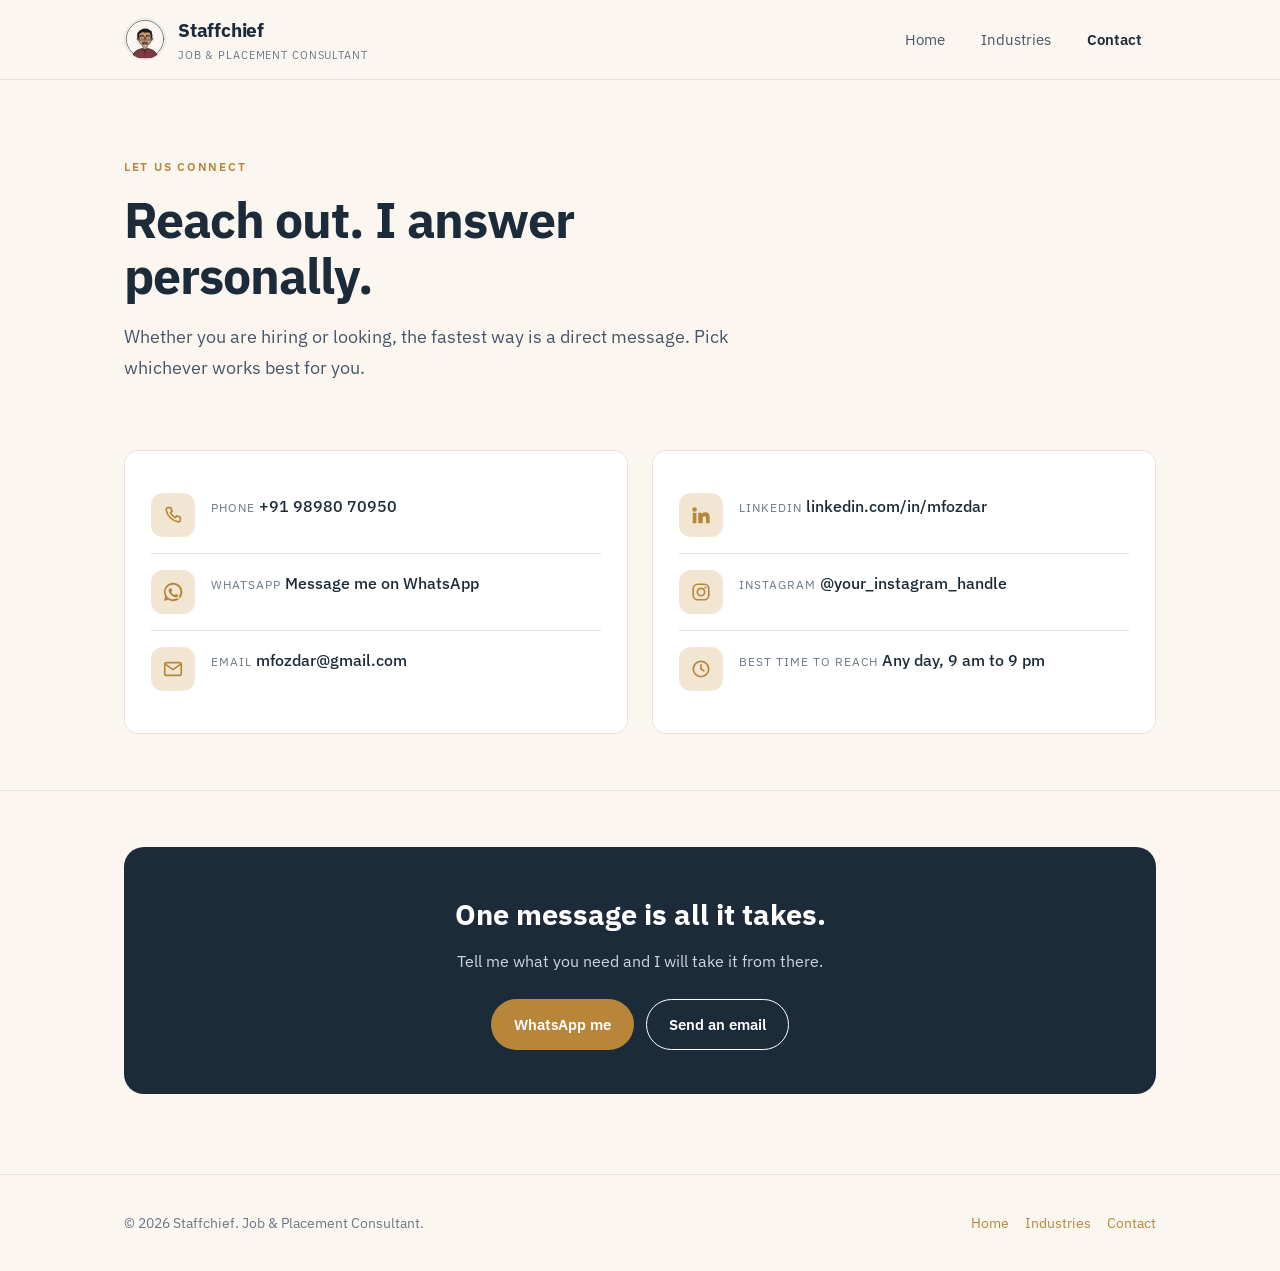
==== contact.html @ 3b8adf19 "Staffchief consultancy site: home, industries, contact with doodle logo Co-Authored-By: Claude Opus " ====
<!DOCTYPE html>
<html lang="en">
<head>
  <meta charset="UTF-8" />
  <meta name="viewport" content="width=device-width, initial-scale=1.0" />
  <title>Contact | Staffchief</title>
  <meta name="description" content="Get in touch with Staffchief. Phone, WhatsApp, email, LinkedIn and Instagram." />
  <link rel="preconnect" href="https://fonts.googleapis.com" />
  <link rel="preconnect" href="https://fonts.gstatic.com" crossorigin />
  <link href="https://fonts.googleapis.com/css2?family=IBM+Plex+Sans:wght@400;500;600;700&display=swap" rel="stylesheet" />
  <link rel="icon" href="assets/doodle.svg" />
  <link rel="stylesheet" href="assets/styles.css" />
</head>
<body>
  <header class="site-header">
    <nav class="nav">
      <a class="brand" href="index.html">
        <img src="assets/doodle.svg" alt="Staffchief" />
        <span>Staffchief<small>Job &amp; Placement Consultant</small></span>
      </a>
      <div class="nav-links">
        <a href="index.html">Home</a>
        <a href="industries.html">Industries</a>
        <a href="contact.html" class="active">Contact</a>
      </div>
    </nav>
  </header>

  <main>
    <section class="hero" style="padding-bottom:32px;">
      <div class="wrap">
        <span class="eyebrow">Let us connect</span>
        <h1 style="max-width:16ch;">Reach out. I answer personally.</h1>
        <p class="lead" style="max-width:60ch;">
          Whether you are hiring or looking, the fastest way is a direct message.
          Pick whichever works best for you.
        </p>
      </div>
    </section>

    <section class="block" style="border-top:none; padding-top:8px;">
      <div class="wrap">
        <div class="contact-grid">
          <div class="contact-card">
            <a class="contact-row" href="tel:+919898070950" style="text-decoration:none;">
              <span class="ic">
                <svg viewBox="0 0 24 24" class="line" aria-hidden="true"><path d="M6.5 4h3l1.6 4-2 1.5a12 12 0 0 0 5.4 5.4l1.5-2 4 1.6v3a2 2 0 0 1-2.1 2A16 16 0 0 1 4.5 6.1 2 2 0 0 1 6.5 4z"/></svg>
              </span>
              <span>
                <span class="label">Phone</span>
                <span class="value">+91 98980 70950</span>
              </span>
            </a>
            <a class="contact-row" href="https://wa.me/919898070950" target="_blank" rel="noopener" style="text-decoration:none;">
              <span class="ic">
                <svg viewBox="0 0 24 24" class="solid" aria-hidden="true"><path d="M12 2a10 10 0 0 0-8.6 15l-1.3 4.8 4.9-1.3A10 10 0 1 0 12 2zm0 2a8 8 0 0 1 6.8 12.2c-.2.3-.3.6-.2.9l.7 2.4-2.5-.7c-.3-.1-.6 0-.9.1A8 8 0 1 1 12 4zm-3.2 4c-.2 0-.5.1-.7.4-.3.3-.9.9-.9 2.1s.9 2.5 1 2.6c.1.2 1.8 2.9 4.5 4 .6.2 1.1.4 1.5.5.6.2 1.2.2 1.6.1.5-.1 1.5-.6 1.7-1.2.2-.6.2-1.1.1-1.2 0-.1-.2-.2-.5-.3l-1.7-.8c-.2-.1-.4-.1-.6.1l-.7.9c-.1.2-.3.2-.5.1-.3-.1-1.1-.4-2-1.3-.8-.7-1.3-1.5-1.4-1.8-.1-.2 0-.4.1-.5l.5-.6c.1-.2.2-.3.3-.5.1-.2 0-.4 0-.5l-.7-1.7c-.2-.5-.4-.4-.6-.4h-.4z"/></svg>
              </span>
              <span>
                <span class="label">WhatsApp</span>
                <span class="value">Message me on WhatsApp</span>
              </span>
            </a>
            <a class="contact-row" href="mailto:mfozdar@gmail.com" style="text-decoration:none;">
              <span class="ic">
                <svg viewBox="0 0 24 24" class="line" aria-hidden="true"><rect x="3" y="5" width="18" height="14" rx="2.2"/><path d="M3.6 6.6 12 12.7l8.4-6.1"/></svg>
              </span>
              <span>
                <span class="label">Email</span>
                <span class="value">mfozdar@gmail.com</span>
              </span>
            </a>
          </div>

          <div class="contact-card">
            <a class="contact-row" href="https://www.linkedin.com/in/mfozdar" target="_blank" rel="noopener" style="text-decoration:none;">
              <span class="ic">
                <svg viewBox="0 0 24 24" class="solid" aria-hidden="true"><path d="M4.98 3.5a2.5 2.5 0 1 0 0 5 2.5 2.5 0 0 0 0-5zM3 9.5h4V21H3zM9 9.5h3.8v1.6h.05c.53-1 1.83-2.05 3.77-2.05 4.03 0 4.78 2.65 4.78 6.1V21h-4v-4.9c0-1.17-.02-2.68-1.63-2.68-1.64 0-1.89 1.28-1.89 2.6V21H9z"/></svg>
              </span>
              <span>
                <span class="label">LinkedIn</span>
                <span class="value">linkedin.com/in/mfozdar</span>
              </span>
            </a>
            <!-- TODO: replace the Instagram username below with the real handle -->
            <a class="contact-row" href="https://instagram.com/your_instagram_handle" target="_blank" rel="noopener" style="text-decoration:none;">
              <span class="ic">
                <svg viewBox="0 0 24 24" class="line" aria-hidden="true"><rect x="3.5" y="3.5" width="17" height="17" rx="5"/><circle cx="12" cy="12" r="4"/><circle cx="16.8" cy="7.2" r="1.1" class="solid"/></svg>
              </span>
              <span>
                <span class="label">Instagram</span>
                <span class="value">@your_instagram_handle</span>
              </span>
            </a>
            <div class="contact-row">
              <span class="ic">
                <svg viewBox="0 0 24 24" class="line" aria-hidden="true"><circle cx="12" cy="12" r="8.4"/><path d="M12 7.4V12l3.2 2"/></svg>
              </span>
              <span>
                <span class="label">Best time to reach</span>
                <span class="value">Any day, 9 am to 9 pm</span>
              </span>
            </div>
          </div>
        </div>
      </div>
    </section>

    <section class="block">
      <div class="wrap">
        <div class="cta-band">
          <h2>One message is all it takes.</h2>
          <p>Tell me what you need and I will take it from there.</p>
          <div class="hero-cta" style="justify-content:center;">
            <a href="https://wa.me/919898070950" class="btn btn-primary" target="_blank" rel="noopener">WhatsApp me</a>
            <a href="mailto:mfozdar@gmail.com" class="btn btn-ghost">Send an email</a>
          </div>
        </div>
      </div>
    </section>
  </main>

  <footer class="site-footer">
    <div class="wrap footer-inner">
      <div>&copy; <span id="yr"></span> Staffchief. Job &amp; Placement Consultant.</div>
      <div class="footer-links">
        <a href="index.html">Home</a>
        <a href="industries.html">Industries</a>
        <a href="contact.html">Contact</a>
      </div>
    </div>
  </footer>
  <script>document.getElementById('yr').textContent = new Date().getFullYear();</script>
</body>
</html>
---- assets/styles.css ----
:root {
  --ink: #1c2b3a;
  --ink-soft: #47566a;
  --muted: #6b7789;
  --line-c: #e4e2db;
  --bg: #fbf7f0;
  --panel: #ffffff;
  --accent: #b8863b;
  --accent-soft: #f0e6d2;
  --radius: 14px;
  --maxw: 1080px;
}

* { box-sizing: border-box; }

html { scroll-behavior: smooth; }

body {
  margin: 0;
  font-family: "IBM Plex Sans", -apple-system, BlinkMacSystemFont, "Segoe UI", sans-serif;
  color: var(--ink);
  background: var(--bg);
  line-height: 1.65;
  -webkit-font-smoothing: antialiased;
}

a { color: var(--accent); text-decoration: none; }
a:hover { text-decoration: underline; }

.wrap { max-width: var(--maxw); margin: 0 auto; padding: 0 24px; }

/* Header */
.site-header {
  position: sticky;
  top: 0;
  z-index: 20;
  background: rgba(251, 247, 240, 0.9);
  backdrop-filter: blur(8px);
  border-bottom: 1px solid var(--line-c);
}
.nav {
  display: flex;
  align-items: center;
  justify-content: space-between;
  gap: 16px;
  padding: 14px 24px;
  max-width: var(--maxw);
  margin: 0 auto;
}
.brand {
  display: flex;
  align-items: center;
  gap: 12px;
  font-weight: 700;
  color: var(--ink);
  font-size: 1.2rem;
  letter-spacing: -0.01em;
}
.brand:hover { text-decoration: none; }
.brand img { width: 42px; height: 42px; border-radius: 50%; border: 1px solid var(--line-c); }
.brand small { display: block; font-weight: 400; font-size: 0.68rem; color: var(--muted); letter-spacing: 0.08em; text-transform: uppercase; margin-top: 1px; }
.nav-links { display: flex; gap: 8px; align-items: center; }
.nav-links a {
  color: var(--ink-soft);
  font-size: 0.95rem;
  padding: 8px 14px;
  border-radius: 8px;
}
.nav-links a:hover { background: var(--accent-soft); color: var(--ink); text-decoration: none; }
.nav-links a.active { color: var(--ink); font-weight: 600; }

/* Icons */
.ic svg { width: 22px; height: 22px; display: block; }
.line { fill: none; stroke: var(--accent); stroke-width: 1.8; stroke-linecap: round; stroke-linejoin: round; }
.solid { fill: var(--accent); stroke: none; }

/* Buttons */
.btn {
  display: inline-block;
  padding: 12px 22px;
  border-radius: 999px;
  font-weight: 600;
  font-size: 0.95rem;
  border: 1px solid transparent;
  cursor: pointer;
  transition: transform 0.12s ease, box-shadow 0.12s ease;
}
.btn:hover { text-decoration: none; transform: translateY(-1px); }
.btn-primary { background: var(--ink); color: #fff; }
.btn-primary:hover { box-shadow: 0 8px 20px rgba(28, 43, 58, 0.22); }
.btn-ghost { background: transparent; color: var(--ink); border-color: var(--ink); }
.btn-ghost:hover { background: var(--ink); color: #fff; }

/* Hero */
.hero { padding: 72px 0 56px; }
.hero-grid {
  display: grid;
  grid-template-columns: 1.25fr 0.75fr;
  gap: 48px;
  align-items: center;
}
.eyebrow {
  display: inline-block;
  font-size: 0.78rem;
  letter-spacing: 0.14em;
  text-transform: uppercase;
  color: var(--accent);
  font-weight: 600;
  margin-bottom: 16px;
}
.hero h1 {
  font-size: clamp(2rem, 4.5vw, 3.1rem);
  line-height: 1.12;
  margin: 0 0 18px;
  letter-spacing: -0.02em;
}
.hero p.lead { font-size: 1.15rem; color: var(--ink-soft); margin: 0 0 28px; }
.hero-cta { display: flex; gap: 12px; flex-wrap: wrap; }

.doodle-frame {
  position: relative;
  display: grid;
  place-items: center;
}
.doodle-frame img { width: 100%; max-width: 320px; }
.doodle-frame::before {
  content: "";
  position: absolute;
  inset: 12px;
  border: 2px dashed var(--accent);
  border-radius: 24px;
  opacity: 0.35;
  transform: rotate(-3deg);
}

/* Sections */
section.block { padding: 56px 0; border-top: 1px solid var(--line-c); }
.section-title { font-size: 1.7rem; margin: 0 0 8px; letter-spacing: -0.01em; }
.section-sub { color: var(--muted); margin: 0 0 32px; max-width: 640px; }

/* Cards */
.cards { display: grid; grid-template-columns: repeat(3, 1fr); gap: 20px; }
.card {
  background: var(--panel);
  border: 1px solid var(--line-c);
  border-radius: var(--radius);
  padding: 26px 24px;
}
.card h3 { margin: 14px 0 8px; font-size: 1.1rem; }
.card p { margin: 0; color: var(--ink-soft); font-size: 0.96rem; }
.card .ic {
  width: 46px; height: 46px;
  display: grid; place-items: center;
  border-radius: 12px;
  background: var(--accent-soft);
}

/* Stats */
.stats { display: grid; grid-template-columns: repeat(3, 1fr); gap: 20px; }
.stat { text-align: center; padding: 24px; background: var(--panel); border: 1px solid var(--line-c); border-radius: var(--radius); }
.stat b { display: block; font-size: 2rem; color: var(--ink); letter-spacing: -0.02em; }
.stat span { color: var(--muted); font-size: 0.9rem; }

/* Industry list */
.ind-grid { display: grid; grid-template-columns: repeat(2, 1fr); gap: 16px; }
.ind {
  display: flex; align-items: center; gap: 14px;
  background: var(--panel); border: 1px solid var(--line-c);
  border-radius: 12px; padding: 18px 20px;
}
.ind .dot { width: 10px; height: 10px; border-radius: 50%; background: var(--accent); flex: none; }
.ind strong { font-size: 1rem; }
.ind span { color: var(--muted); font-size: 0.88rem; display: block; }

/* Contact */
.contact-grid { display: grid; grid-template-columns: 1fr 1fr; gap: 24px; }
.contact-card {
  background: var(--panel); border: 1px solid var(--line-c);
  border-radius: var(--radius); padding: 26px;
}
.contact-row {
  display: flex; align-items: flex-start; gap: 16px;
  padding: 16px 0; border-bottom: 1px solid var(--line-c);
}
.contact-row:last-child { border-bottom: none; }
.contact-row .ic {
  width: 44px; height: 44px; flex: none;
  display: grid; place-items: center; border-radius: 12px;
  background: var(--accent-soft);
}
.contact-row .label { font-size: 0.78rem; text-transform: uppercase; letter-spacing: 0.08em; color: var(--muted); }
.contact-row .value { font-size: 1.02rem; color: var(--ink); font-weight: 500; word-break: break-word; }

.cta-band {
  background: var(--ink);
  color: #fff;
  border-radius: 20px;
  padding: 44px;
  text-align: center;
}
.cta-band h2 { margin: 0 0 10px; font-size: 1.8rem; }
.cta-band p { margin: 0 0 24px; color: #cdd6e0; }
.cta-band .btn-primary { background: var(--accent); }
.cta-band .btn-ghost { border-color: #fff; color: #fff; }
.cta-band .btn-ghost:hover { background: #fff; color: var(--ink); }

/* Footer */
.site-footer {
  border-top: 1px solid var(--line-c);
  padding: 36px 0;
  margin-top: 24px;
  color: var(--muted);
  font-size: 0.9rem;
}
.footer-inner { display: flex; justify-content: space-between; align-items: center; gap: 16px; flex-wrap: wrap; }
.footer-links { display: flex; gap: 16px; }

/* Responsive */
@media (max-width: 820px) {
  .hero-grid { grid-template-columns: 1fr; gap: 32px; }
  .doodle-frame { order: -1; }
  .cards, .stats, .ind-grid, .contact-grid { grid-template-columns: 1fr; }
  .nav-links a { padding: 6px 10px; font-size: 0.9rem; }
  .brand small { display: none; }
  .brand { font-size: 1.1rem; }
}
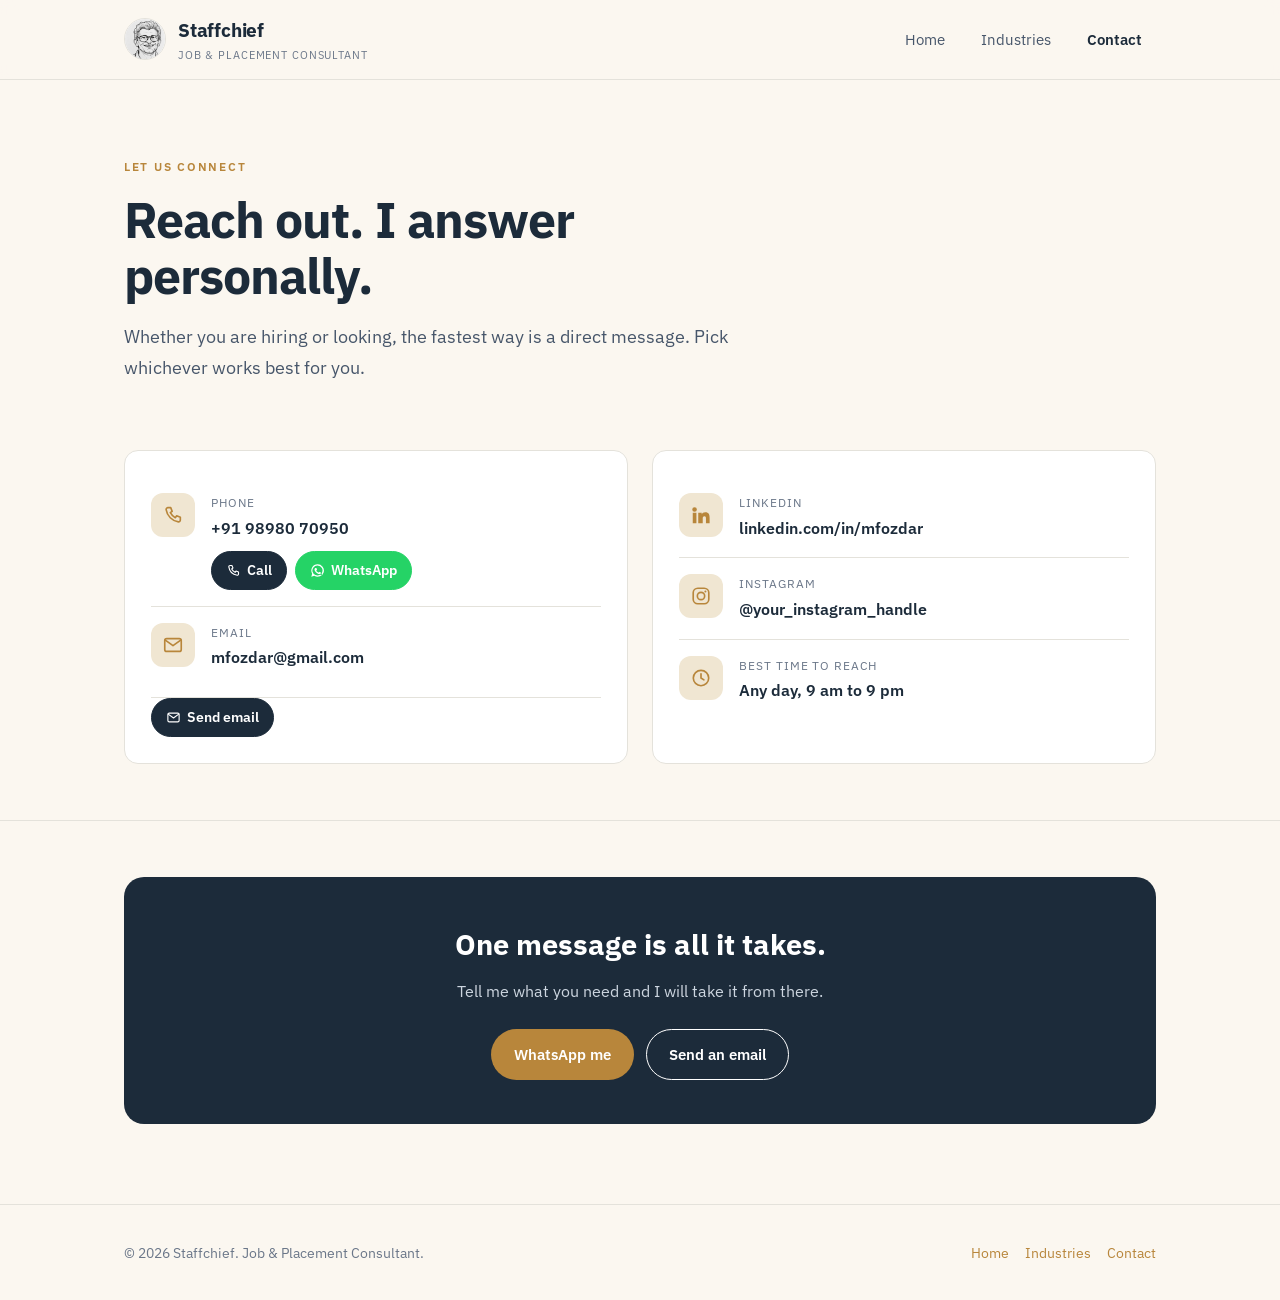
==== commit 0573f8b7: "Use real hand-drawn doodle; add Call/WhatsApp buttons, clickable email, social symbols Co-Authored-B" ====
--- a/contact.html
+++ b/contact.html
@@ -8,14 +8,14 @@
   <link rel="preconnect" href="https://fonts.googleapis.com" />
   <link rel="preconnect" href="https://fonts.gstatic.com" crossorigin />
   <link href="https://fonts.googleapis.com/css2?family=IBM+Plex+Sans:wght@400;500;600;700&display=swap" rel="stylesheet" />
-  <link rel="icon" href="assets/doodle.svg" />
+  <link rel="icon" href="assets/doodle.png" />
   <link rel="stylesheet" href="assets/styles.css" />
 </head>
 <body>
   <header class="site-header">
     <nav class="nav">
       <a class="brand" href="index.html">
-        <img src="assets/doodle.svg" alt="Staffchief" />
+        <img src="assets/doodle.png" alt="Staffchief" />
         <span>Staffchief<small>Job &amp; Placement Consultant</small></span>
       </a>
       <div class="nav-links">
@@ -42,31 +42,38 @@
       <div class="wrap">
         <div class="contact-grid">
           <div class="contact-card">
-            <a class="contact-row" href="tel:+919898070950" style="text-decoration:none;">
+            <div class="contact-row">
               <span class="ic">
                 <svg viewBox="0 0 24 24" class="line" aria-hidden="true"><path d="M6.5 4h3l1.6 4-2 1.5a12 12 0 0 0 5.4 5.4l1.5-2 4 1.6v3a2 2 0 0 1-2.1 2A16 16 0 0 1 4.5 6.1 2 2 0 0 1 6.5 4z"/></svg>
               </span>
-              <span>
+              <span class="body">
                 <span class="label">Phone</span>
                 <span class="value">+91 98980 70950</span>
+                <span class="contact-actions">
+                  <a class="mini-btn mini-call" href="tel:+919898070950">
+                    <svg viewBox="0 0 24 24" aria-hidden="true"><path d="M6.5 4h3l1.6 4-2 1.5a12 12 0 0 0 5.4 5.4l1.5-2 4 1.6v3a2 2 0 0 1-2.1 2A16 16 0 0 1 4.5 6.1 2 2 0 0 1 6.5 4z"/></svg>
+                    Call
+                  </a>
+                  <a class="mini-btn mini-wa" href="https://wa.me/919898070950" target="_blank" rel="noopener">
+                    <svg viewBox="0 0 24 24" aria-hidden="true"><path d="M12 2a10 10 0 0 0-8.6 15l-1.3 4.8 4.9-1.3A10 10 0 1 0 12 2zm0 2a8 8 0 0 1 6.8 12.2c-.2.3-.3.6-.2.9l.7 2.4-2.5-.7c-.3-.1-.6 0-.9.1A8 8 0 1 1 12 4zm-3.2 4c-.2 0-.5.1-.7.4-.3.3-.9.9-.9 2.1s.9 2.5 1 2.6c.1.2 1.8 2.9 4.5 4 .6.2 1.1.4 1.5.5.6.2 1.2.2 1.6.1.5-.1 1.5-.6 1.7-1.2.2-.6.2-1.1.1-1.2 0-.1-.2-.2-.5-.3l-1.7-.8c-.2-.1-.4-.1-.6.1l-.7.9c-.1.2-.3.2-.5.1-.3-.1-1.1-.4-2-1.3-.8-.7-1.3-1.5-1.4-1.8-.1-.2 0-.4.1-.5l.5-.6c.1-.2.2-.3.3-.5.1-.2 0-.4 0-.5l-.7-1.7c-.2-.5-.4-.4-.6-.4h-.4z"/></svg>
+                    WhatsApp
+                  </a>
+                </span>
               </span>
-            </a>
-            <a class="contact-row" href="https://wa.me/919898070950" target="_blank" rel="noopener" style="text-decoration:none;">
-              <span class="ic">
-                <svg viewBox="0 0 24 24" class="solid" aria-hidden="true"><path d="M12 2a10 10 0 0 0-8.6 15l-1.3 4.8 4.9-1.3A10 10 0 1 0 12 2zm0 2a8 8 0 0 1 6.8 12.2c-.2.3-.3.6-.2.9l.7 2.4-2.5-.7c-.3-.1-.6 0-.9.1A8 8 0 1 1 12 4zm-3.2 4c-.2 0-.5.1-.7.4-.3.3-.9.9-.9 2.1s.9 2.5 1 2.6c.1.2 1.8 2.9 4.5 4 .6.2 1.1.4 1.5.5.6.2 1.2.2 1.6.1.5-.1 1.5-.6 1.7-1.2.2-.6.2-1.1.1-1.2 0-.1-.2-.2-.5-.3l-1.7-.8c-.2-.1-.4-.1-.6.1l-.7.9c-.1.2-.3.2-.5.1-.3-.1-1.1-.4-2-1.3-.8-.7-1.3-1.5-1.4-1.8-.1-.2 0-.4.1-.5l.5-.6c.1-.2.2-.3.3-.5.1-.2 0-.4 0-.5l-.7-1.7c-.2-.5-.4-.4-.6-.4h-.4z"/></svg>
-              </span>
-              <span>
-                <span class="label">WhatsApp</span>
-                <span class="value">Message me on WhatsApp</span>
-              </span>
-            </a>
+            </div>
             <a class="contact-row" href="mailto:mfozdar@gmail.com" style="text-decoration:none;">
               <span class="ic">
                 <svg viewBox="0 0 24 24" class="line" aria-hidden="true"><rect x="3" y="5" width="18" height="14" rx="2.2"/><path d="M3.6 6.6 12 12.7l8.4-6.1"/></svg>
               </span>
-              <span>
+              <span class="body">
                 <span class="label">Email</span>
                 <span class="value">mfozdar@gmail.com</span>
+                <span class="contact-actions">
+                  <a class="mini-btn mini-call" href="mailto:mfozdar@gmail.com">
+                    <svg viewBox="0 0 24 24" aria-hidden="true"><rect x="3" y="5" width="18" height="14" rx="2.2"/><path d="M3.6 6.6 12 12.7l8.4-6.1"/></svg>
+                    Send email
+                  </a>
+                </span>
               </span>
             </a>
           </div>
@@ -76,7 +83,7 @@
               <span class="ic">
                 <svg viewBox="0 0 24 24" class="solid" aria-hidden="true"><path d="M4.98 3.5a2.5 2.5 0 1 0 0 5 2.5 2.5 0 0 0 0-5zM3 9.5h4V21H3zM9 9.5h3.8v1.6h.05c.53-1 1.83-2.05 3.77-2.05 4.03 0 4.78 2.65 4.78 6.1V21h-4v-4.9c0-1.17-.02-2.68-1.63-2.68-1.64 0-1.89 1.28-1.89 2.6V21H9z"/></svg>
               </span>
-              <span>
+              <span class="body">
                 <span class="label">LinkedIn</span>
                 <span class="value">linkedin.com/in/mfozdar</span>
               </span>
@@ -86,7 +93,7 @@
               <span class="ic">
                 <svg viewBox="0 0 24 24" class="line" aria-hidden="true"><rect x="3.5" y="3.5" width="17" height="17" rx="5"/><circle cx="12" cy="12" r="4"/><circle cx="16.8" cy="7.2" r="1.1" class="solid"/></svg>
               </span>
-              <span>
+              <span class="body">
                 <span class="label">Instagram</span>
                 <span class="value">@your_instagram_handle</span>
               </span>
@@ -95,7 +102,7 @@
               <span class="ic">
                 <svg viewBox="0 0 24 24" class="line" aria-hidden="true"><circle cx="12" cy="12" r="8.4"/><path d="M12 7.4V12l3.2 2"/></svg>
               </span>
-              <span>
+              <span class="body">
                 <span class="label">Best time to reach</span>
                 <span class="value">Any day, 9 am to 9 pm</span>
               </span>
--- a/assets/styles.css
+++ b/assets/styles.css
@@ -57,7 +57,7 @@
   letter-spacing: -0.01em;
 }
 .brand:hover { text-decoration: none; }
-.brand img { width: 42px; height: 42px; border-radius: 50%; border: 1px solid var(--line-c); }
+.brand img { width: 42px; height: 42px; border-radius: 50%; border: 1px solid var(--line-c); object-fit: cover; object-position: 50% 30%; background: #fff; }
 .brand small { display: block; font-weight: 400; font-size: 0.68rem; color: var(--muted); letter-spacing: 0.08em; text-transform: uppercase; margin-top: 1px; }
 .nav-links { display: flex; gap: 8px; align-items: center; }
 .nav-links a {
@@ -122,7 +122,7 @@
   display: grid;
   place-items: center;
 }
-.doodle-frame img { width: 100%; max-width: 320px; }
+.doodle-frame img { width: 100%; max-width: 340px; border-radius: 16px; background: #fff; }
 .doodle-frame::before {
   content: "";
   position: absolute;
@@ -188,8 +188,25 @@
   display: grid; place-items: center; border-radius: 12px;
   background: var(--accent-soft);
 }
-.contact-row .label { font-size: 0.78rem; text-transform: uppercase; letter-spacing: 0.08em; color: var(--muted); }
-.contact-row .value { font-size: 1.02rem; color: var(--ink); font-weight: 500; word-break: break-word; }
+.contact-row .body { flex: 1; }
+.contact-row .label { display: block; font-size: 0.74rem; text-transform: uppercase; letter-spacing: 0.08em; color: var(--muted); margin-bottom: 2px; }
+.contact-row .value { display: block; font-size: 1.02rem; color: var(--ink); font-weight: 600; word-break: break-word; }
+
+/* Small action buttons (Call / WhatsApp) */
+.contact-actions { display: flex; gap: 8px; margin-top: 10px; flex-wrap: wrap; }
+.mini-btn {
+  display: inline-flex; align-items: center; gap: 6px;
+  padding: 7px 14px; border-radius: 999px;
+  font-size: 0.85rem; font-weight: 600;
+  border: 1px solid var(--line-c); color: var(--ink);
+  transition: transform 0.12s ease, opacity 0.12s ease;
+}
+.mini-btn:hover { text-decoration: none; transform: translateY(-1px); }
+.mini-btn svg { width: 15px; height: 15px; }
+.mini-call { background: var(--ink); color: #fff; border-color: var(--ink); }
+.mini-call svg { fill: none; stroke: #fff; stroke-width: 1.8; stroke-linecap: round; stroke-linejoin: round; }
+.mini-wa { background: #25d366; color: #fff; border-color: #25d366; }
+.mini-wa svg { fill: #fff; stroke: none; }
 
 .cta-band {
   background: var(--ink);
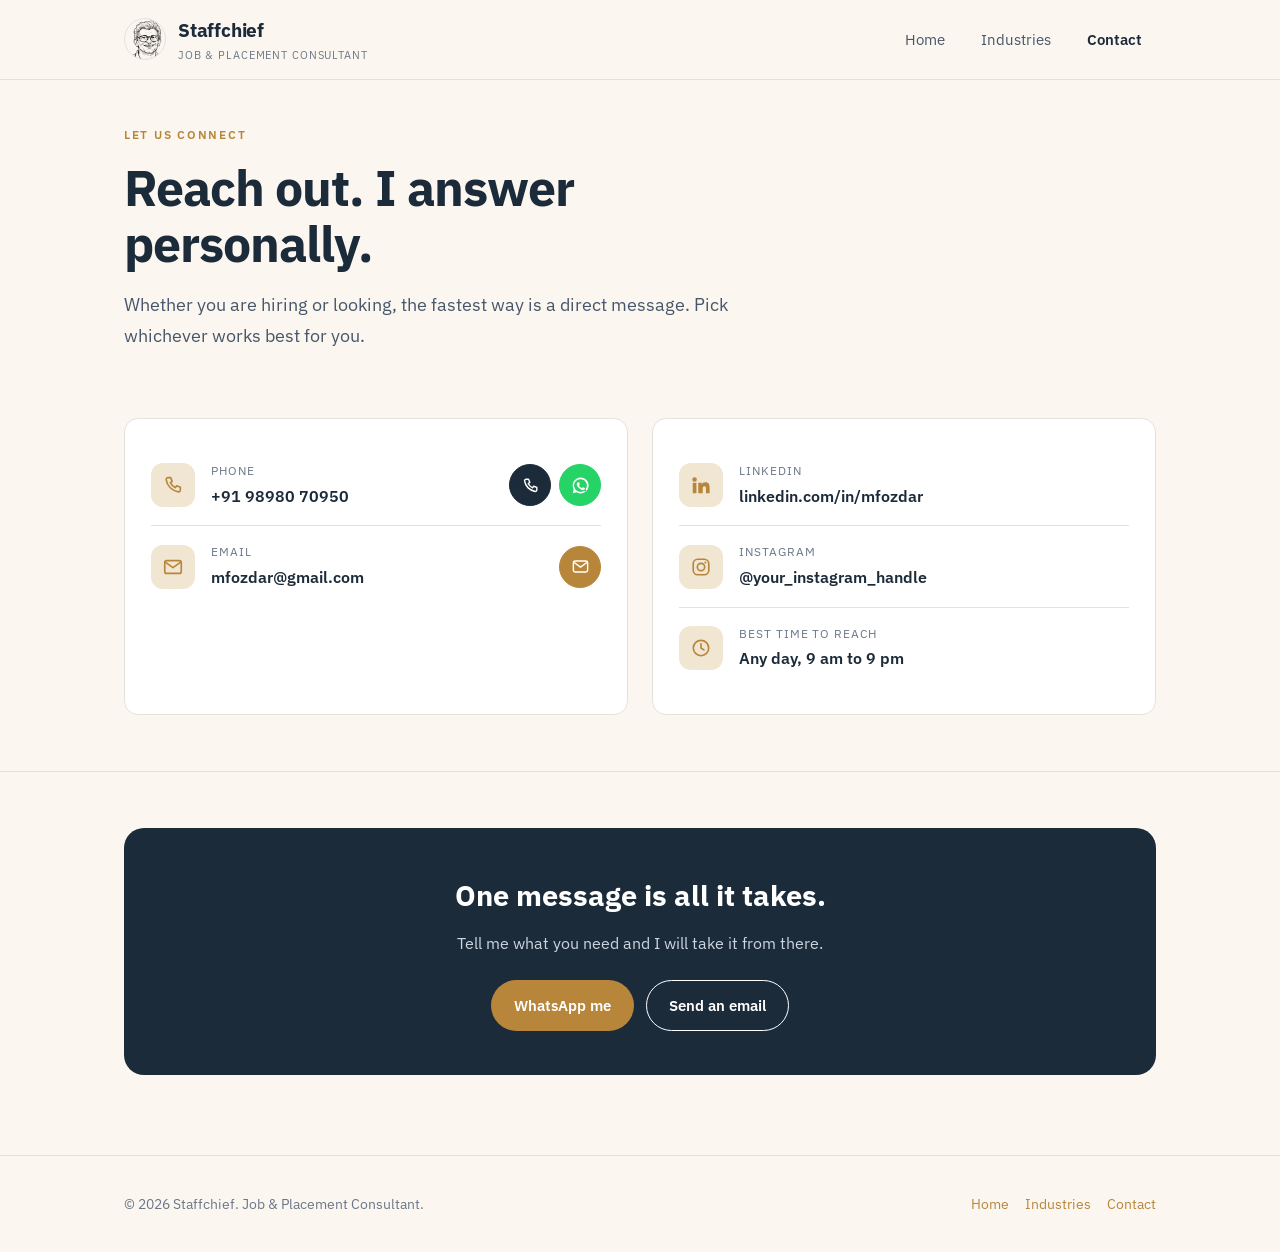
==== commit 4a37b9a4: "Side action icons for call/whatsapp/email, clickable email row, tighter hero, mobile polish" ====
--- a/contact.html
+++ b/contact.html
@@ -49,30 +49,27 @@
               <span class="body">
                 <span class="label">Phone</span>
                 <span class="value">+91 98980 70950</span>
-                <span class="contact-actions">
-                  <a class="mini-btn mini-call" href="tel:+919898070950">
-                    <svg viewBox="0 0 24 24" aria-hidden="true"><path d="M6.5 4h3l1.6 4-2 1.5a12 12 0 0 0 5.4 5.4l1.5-2 4 1.6v3a2 2 0 0 1-2.1 2A16 16 0 0 1 4.5 6.1 2 2 0 0 1 6.5 4z"/></svg>
-                    Call
-                  </a>
-                  <a class="mini-btn mini-wa" href="https://wa.me/919898070950" target="_blank" rel="noopener">
-                    <svg viewBox="0 0 24 24" aria-hidden="true"><path d="M12 2a10 10 0 0 0-8.6 15l-1.3 4.8 4.9-1.3A10 10 0 1 0 12 2zm0 2a8 8 0 0 1 6.8 12.2c-.2.3-.3.6-.2.9l.7 2.4-2.5-.7c-.3-.1-.6 0-.9.1A8 8 0 1 1 12 4zm-3.2 4c-.2 0-.5.1-.7.4-.3.3-.9.9-.9 2.1s.9 2.5 1 2.6c.1.2 1.8 2.9 4.5 4 .6.2 1.1.4 1.5.5.6.2 1.2.2 1.6.1.5-.1 1.5-.6 1.7-1.2.2-.6.2-1.1.1-1.2 0-.1-.2-.2-.5-.3l-1.7-.8c-.2-.1-.4-.1-.6.1l-.7.9c-.1.2-.3.2-.5.1-.3-.1-1.1-.4-2-1.3-.8-.7-1.3-1.5-1.4-1.8-.1-.2 0-.4.1-.5l.5-.6c.1-.2.2-.3.3-.5.1-.2 0-.4 0-.5l-.7-1.7c-.2-.5-.4-.4-.6-.4h-.4z"/></svg>
-                    WhatsApp
-                  </a>
-                </span>
+              </span>
+              <span class="row-actions">
+                <a class="icon-btn call" href="tel:+919898070950" aria-label="Call +91 98980 70950">
+                  <svg viewBox="0 0 24 24" aria-hidden="true"><path d="M6.5 4h3l1.6 4-2 1.5a12 12 0 0 0 5.4 5.4l1.5-2 4 1.6v3a2 2 0 0 1-2.1 2A16 16 0 0 1 4.5 6.1 2 2 0 0 1 6.5 4z"/></svg>
+                </a>
+                <a class="icon-btn wa" href="https://wa.me/919898070950" target="_blank" rel="noopener" aria-label="WhatsApp Mehul">
+                  <svg viewBox="0 0 24 24" aria-hidden="true"><path d="M12 2a10 10 0 0 0-8.6 15l-1.3 4.8 4.9-1.3A10 10 0 1 0 12 2zm0 2a8 8 0 0 1 6.8 12.2c-.2.3-.3.6-.2.9l.7 2.4-2.5-.7c-.3-.1-.6 0-.9.1A8 8 0 1 1 12 4zm-3.2 4c-.2 0-.5.1-.7.4-.3.3-.9.9-.9 2.1s.9 2.5 1 2.6c.1.2 1.8 2.9 4.5 4 .6.2 1.1.4 1.5.5.6.2 1.2.2 1.6.1.5-.1 1.5-.6 1.7-1.2.2-.6.2-1.1.1-1.2 0-.1-.2-.2-.5-.3l-1.7-.8c-.2-.1-.4-.1-.6.1l-.7.9c-.1.2-.3.2-.5.1-.3-.1-1.1-.4-2-1.3-.8-.7-1.3-1.5-1.4-1.8-.1-.2 0-.4.1-.5l.5-.6c.1-.2.2-.3.3-.5.1-.2 0-.4 0-.5l-.7-1.7c-.2-.5-.4-.4-.6-.4h-.4z"/></svg>
+                </a>
               </span>
             </div>
-            <a class="contact-row" href="mailto:mfozdar@gmail.com" style="text-decoration:none;">
+            <a class="contact-row" href="mailto:mfozdar@gmail.com" style="text-decoration:none;" aria-label="Email mfozdar@gmail.com">
               <span class="ic">
                 <svg viewBox="0 0 24 24" class="line" aria-hidden="true"><rect x="3" y="5" width="18" height="14" rx="2.2"/><path d="M3.6 6.6 12 12.7l8.4-6.1"/></svg>
               </span>
               <span class="body">
                 <span class="label">Email</span>
                 <span class="value">mfozdar@gmail.com</span>
-                <span class="contact-actions">
-                  <a class="mini-btn mini-call" href="mailto:mfozdar@gmail.com">
-                    <svg viewBox="0 0 24 24" aria-hidden="true"><rect x="3" y="5" width="18" height="14" rx="2.2"/><path d="M3.6 6.6 12 12.7l8.4-6.1"/></svg>
-                    Send email
-                  </a>
+              </span>
+              <span class="row-actions">
+                <span class="icon-btn mail" aria-hidden="true">
+                  <svg viewBox="0 0 24 24" aria-hidden="true"><rect x="3" y="5" width="18" height="14" rx="2.2"/><path d="M3.6 6.6 12 12.7l8.4-6.1"/></svg>
                 </span>
               </span>
             </a>
--- a/assets/styles.css
+++ b/assets/styles.css
@@ -57,7 +57,7 @@
   letter-spacing: -0.01em;
 }
 .brand:hover { text-decoration: none; }
-.brand img { width: 42px; height: 42px; border-radius: 50%; border: 1px solid var(--line-c); object-fit: cover; object-position: 50% 30%; background: #fff; }
+.brand img { width: 42px; height: 42px; border-radius: 50%; border: 1px solid var(--line-c); object-fit: cover; object-position: 50% 30%; background: transparent; }
 .brand small { display: block; font-weight: 400; font-size: 0.68rem; color: var(--muted); letter-spacing: 0.08em; text-transform: uppercase; margin-top: 1px; }
 .nav-links { display: flex; gap: 8px; align-items: center; }
 .nav-links a {
@@ -92,7 +92,7 @@
 .btn-ghost:hover { background: var(--ink); color: #fff; }
 
 /* Hero */
-.hero { padding: 72px 0 56px; }
+.hero { padding: 40px 0 32px; }
 .hero-grid {
   display: grid;
   grid-template-columns: 1.25fr 0.75fr;
@@ -122,7 +122,7 @@
   display: grid;
   place-items: center;
 }
-.doodle-frame img { width: 100%; max-width: 340px; border-radius: 16px; background: #fff; }
+.doodle-frame img { width: 100%; max-width: 340px; background: transparent; }
 .doodle-frame::before {
   content: "";
   position: absolute;
@@ -179,7 +179,7 @@
   border-radius: var(--radius); padding: 26px;
 }
 .contact-row {
-  display: flex; align-items: flex-start; gap: 16px;
+  display: flex; align-items: center; gap: 16px;
   padding: 16px 0; border-bottom: 1px solid var(--line-c);
 }
 .contact-row:last-child { border-bottom: none; }
@@ -192,21 +192,22 @@
 .contact-row .label { display: block; font-size: 0.74rem; text-transform: uppercase; letter-spacing: 0.08em; color: var(--muted); margin-bottom: 2px; }
 .contact-row .value { display: block; font-size: 1.02rem; color: var(--ink); font-weight: 600; word-break: break-word; }
 
-/* Small action buttons (Call / WhatsApp) */
-.contact-actions { display: flex; gap: 8px; margin-top: 10px; flex-wrap: wrap; }
-.mini-btn {
-  display: inline-flex; align-items: center; gap: 6px;
-  padding: 7px 14px; border-radius: 999px;
-  font-size: 0.85rem; font-weight: 600;
-  border: 1px solid var(--line-c); color: var(--ink);
+/* Side action icons (Call / WhatsApp / Email) */
+.row-actions { display: flex; gap: 8px; margin-left: auto; align-items: center; flex: none; }
+.icon-btn {
+  width: 42px; height: 42px; border-radius: 50%;
+  display: inline-grid; place-items: center; flex: none;
+  border: 1px solid var(--line-c);
   transition: transform 0.12s ease, opacity 0.12s ease;
 }
-.mini-btn:hover { text-decoration: none; transform: translateY(-1px); }
-.mini-btn svg { width: 15px; height: 15px; }
-.mini-call { background: var(--ink); color: #fff; border-color: var(--ink); }
-.mini-call svg { fill: none; stroke: #fff; stroke-width: 1.8; stroke-linecap: round; stroke-linejoin: round; }
-.mini-wa { background: #25d366; color: #fff; border-color: #25d366; }
-.mini-wa svg { fill: #fff; stroke: none; }
+.icon-btn:hover { text-decoration: none; transform: translateY(-1px); }
+.icon-btn svg { width: 19px; height: 19px; }
+.icon-btn.call { background: var(--ink); border-color: var(--ink); }
+.icon-btn.call svg { fill: none; stroke: #fff; stroke-width: 1.8; stroke-linecap: round; stroke-linejoin: round; }
+.icon-btn.wa { background: #25d366; border-color: #25d366; }
+.icon-btn.wa svg { fill: #fff; stroke: none; }
+.icon-btn.mail { background: var(--accent); border-color: var(--accent); }
+.icon-btn.mail svg { fill: none; stroke: #fff; stroke-width: 1.8; stroke-linecap: round; stroke-linejoin: round; }
 
 .cta-band {
   background: var(--ink);
@@ -234,10 +235,44 @@
 
 /* Responsive */
 @media (max-width: 820px) {
-  .hero-grid { grid-template-columns: 1fr; gap: 32px; }
+  .hero-grid { grid-template-columns: 1fr; gap: 24px; }
   .doodle-frame { order: -1; }
+  .doodle-frame img { max-width: 260px; }
   .cards, .stats, .ind-grid, .contact-grid { grid-template-columns: 1fr; }
   .nav-links a { padding: 6px 10px; font-size: 0.9rem; }
   .brand small { display: none; }
   .brand { font-size: 1.1rem; }
-}
+  section.block { padding: 40px 0; }
+}
+
+@media (max-width: 560px) {
+  .wrap { padding: 0 18px; }
+  .nav { padding: 12px 16px; gap: 8px; }
+  .nav-links { gap: 2px; }
+  .nav-links a { padding: 6px 8px; font-size: 0.85rem; }
+  .brand { font-size: 1rem; gap: 8px; }
+  .brand img { width: 36px; height: 36px; }
+
+  .hero { padding: 26px 0 20px; }
+  .hero h1 { font-size: 1.95rem; }
+  .hero p.lead { font-size: 1.05rem; }
+  .doodle-frame img { max-width: 220px; }
+
+  section.block { padding: 34px 0; }
+  .section-title { font-size: 1.45rem; }
+
+  .card, .contact-card { padding: 22px 18px; }
+  .stat b { font-size: 1.7rem; }
+
+  .contact-row { gap: 12px; }
+  .contact-row .ic { width: 40px; height: 40px; }
+  .contact-row .ic svg { width: 20px; height: 20px; }
+  .icon-btn { width: 40px; height: 40px; }
+  .row-actions { gap: 6px; }
+  .contact-row .value { font-size: 0.95rem; }
+
+  .cta-band { padding: 30px 20px; border-radius: 16px; }
+  .cta-band h2 { font-size: 1.4rem; }
+
+  .footer-inner { flex-direction: column; align-items: flex-start; gap: 12px; }
+}
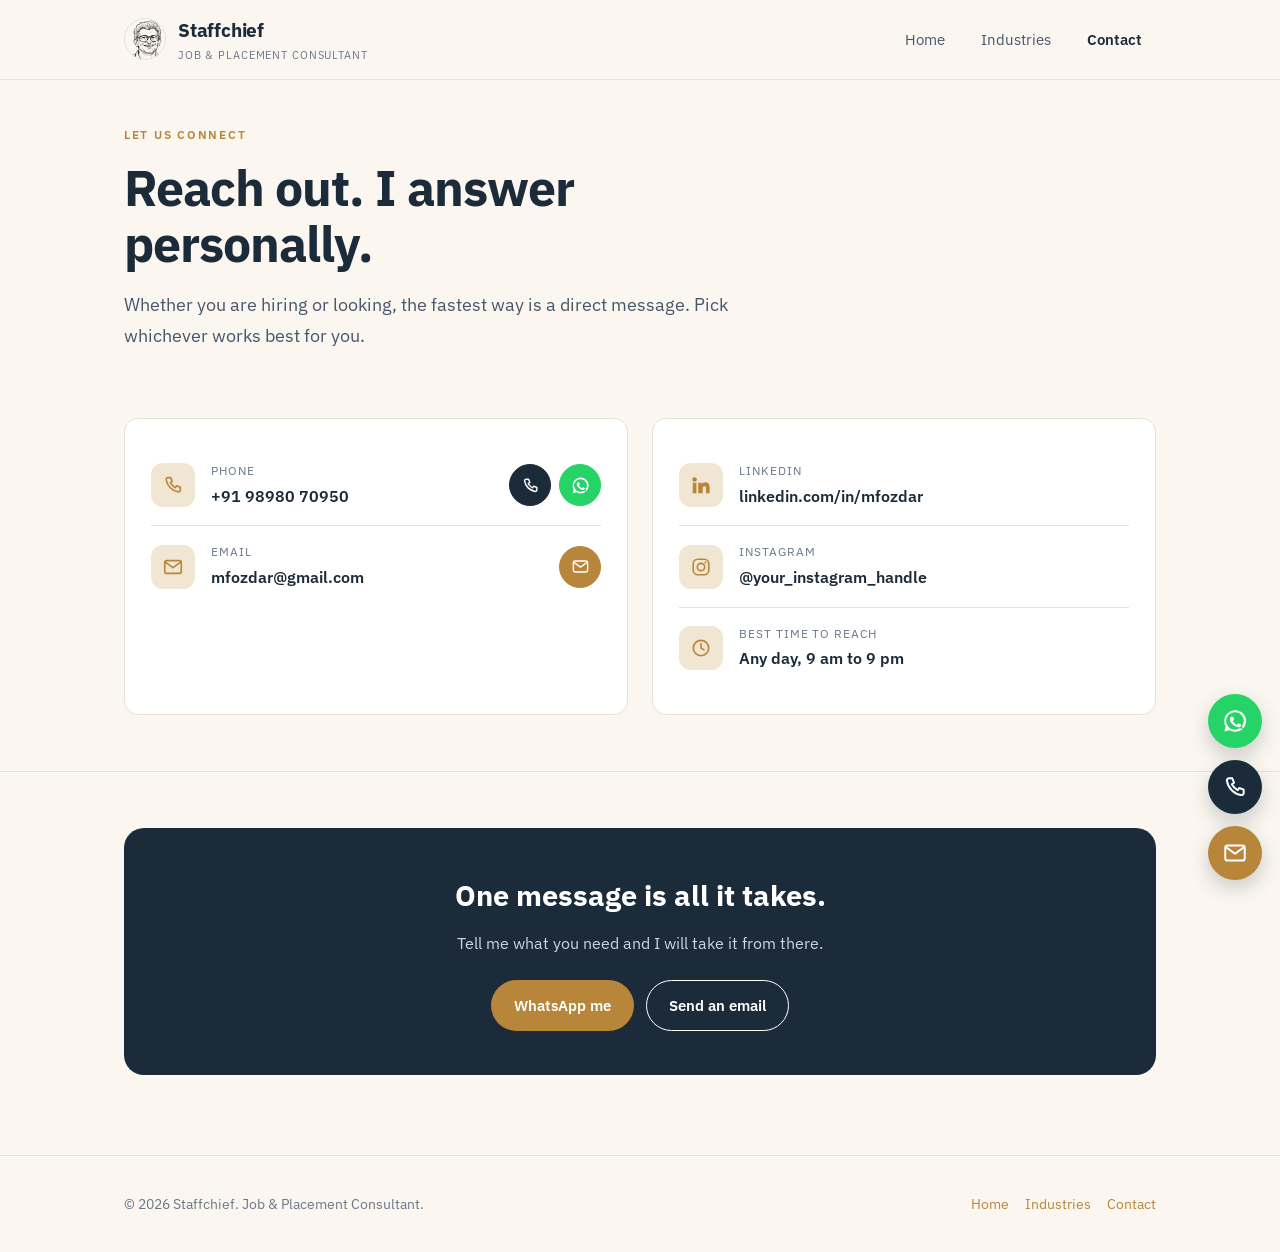
==== commit 92188a4f: "Remove doodle frame with soft edge blend; add floating WhatsApp/Call/Email bubbles" ====
--- a/contact.html
+++ b/contact.html
@@ -133,6 +133,18 @@
       </div>
     </div>
   </footer>
+  <!-- Floating contact bubbles -->
+  <div class="fab" aria-label="Quick contact">
+    <a class="wa" href="https://wa.me/919898070950" target="_blank" rel="noopener" aria-label="Chat on WhatsApp">
+      <svg viewBox="0 0 24 24" aria-hidden="true"><path d="M12 2a10 10 0 0 0-8.6 15l-1.3 4.8 4.9-1.3A10 10 0 1 0 12 2zm0 2a8 8 0 0 1 6.8 12.2c-.2.3-.3.6-.2.9l.7 2.4-2.5-.7c-.3-.1-.6 0-.9.1A8 8 0 1 1 12 4zm-3.2 4c-.2 0-.5.1-.7.4-.3.3-.9.9-.9 2.1s.9 2.5 1 2.6c.1.2 1.8 2.9 4.5 4 .6.2 1.1.4 1.5.5.6.2 1.2.2 1.6.1.5-.1 1.5-.6 1.7-1.2.2-.6.2-1.1.1-1.2 0-.1-.2-.2-.5-.3l-1.7-.8c-.2-.1-.4-.1-.6.1l-.7.9c-.1.2-.3.2-.5.1-.3-.1-1.1-.4-2-1.3-.8-.7-1.3-1.5-1.4-1.8-.1-.2 0-.4.1-.5l.5-.6c.1-.2.2-.3.3-.5.1-.2 0-.4 0-.5l-.7-1.7c-.2-.5-.4-.4-.6-.4h-.4z"/></svg>
+    </a>
+    <a class="call" href="tel:+919898070950" aria-label="Call Mehul">
+      <svg viewBox="0 0 24 24" aria-hidden="true"><path d="M6.5 4h3l1.6 4-2 1.5a12 12 0 0 0 5.4 5.4l1.5-2 4 1.6v3a2 2 0 0 1-2.1 2A16 16 0 0 1 4.5 6.1 2 2 0 0 1 6.5 4z"/></svg>
+    </a>
+    <a class="mail" href="mailto:mfozdar@gmail.com" aria-label="Email Mehul">
+      <svg viewBox="0 0 24 24" aria-hidden="true"><rect x="3" y="5" width="18" height="14" rx="2.2"/><path d="M3.6 6.6 12 12.7l8.4-6.1"/></svg>
+    </a>
+  </div>
   <script>document.getElementById('yr').textContent = new Date().getFullYear();</script>
 </body>
 </html>
--- a/assets/styles.css
+++ b/assets/styles.css
@@ -122,15 +122,13 @@
   display: grid;
   place-items: center;
 }
-.doodle-frame img { width: 100%; max-width: 340px; background: transparent; }
-.doodle-frame::before {
-  content: "";
-  position: absolute;
-  inset: 12px;
-  border: 2px dashed var(--accent);
-  border-radius: 24px;
-  opacity: 0.35;
-  transform: rotate(-3deg);
+.doodle-frame img {
+  width: 100%;
+  max-width: 380px;
+  background: transparent;
+  /* soft fade at the edges so the sketch merges into the page */
+  -webkit-mask-image: radial-gradient(120% 120% at 50% 42%, #000 62%, transparent 96%);
+  mask-image: radial-gradient(120% 120% at 50% 42%, #000 62%, transparent 96%);
 }
 
 /* Sections */
@@ -232,6 +230,33 @@
 }
 .footer-inner { display: flex; justify-content: space-between; align-items: center; gap: 16px; flex-wrap: wrap; }
 .footer-links { display: flex; gap: 16px; }
+
+/* Floating action bubbles (WhatsApp / Call / Email) */
+.fab {
+  position: fixed;
+  right: 18px;
+  bottom: 20px;
+  z-index: 60;
+  display: flex;
+  flex-direction: column;
+  gap: 12px;
+}
+.fab a {
+  width: 54px; height: 54px;
+  border-radius: 50%;
+  display: grid; place-items: center;
+  color: #fff;
+  box-shadow: 0 8px 20px rgba(28, 43, 58, 0.22);
+  transition: transform 0.14s ease, box-shadow 0.14s ease;
+}
+.fab a:hover { text-decoration: none; transform: translateY(-2px) scale(1.04); box-shadow: 0 12px 26px rgba(28, 43, 58, 0.28); }
+.fab svg { width: 26px; height: 26px; }
+.fab .wa { background: #25d366; }
+.fab .wa svg { fill: #fff; stroke: none; }
+.fab .call { background: var(--ink); }
+.fab .call svg { fill: none; stroke: #fff; stroke-width: 1.8; stroke-linecap: round; stroke-linejoin: round; }
+.fab .mail { background: var(--accent); }
+.fab .mail svg { fill: none; stroke: #fff; stroke-width: 1.8; stroke-linecap: round; stroke-linejoin: round; }
 
 /* Responsive */
 @media (max-width: 820px) {
@@ -275,4 +300,8 @@
   .cta-band h2 { font-size: 1.4rem; }
 
   .footer-inner { flex-direction: column; align-items: flex-start; gap: 12px; }
-}
+
+  .fab { right: 14px; bottom: 14px; gap: 10px; }
+  .fab a { width: 50px; height: 50px; }
+  .fab svg { width: 24px; height: 24px; }
+}
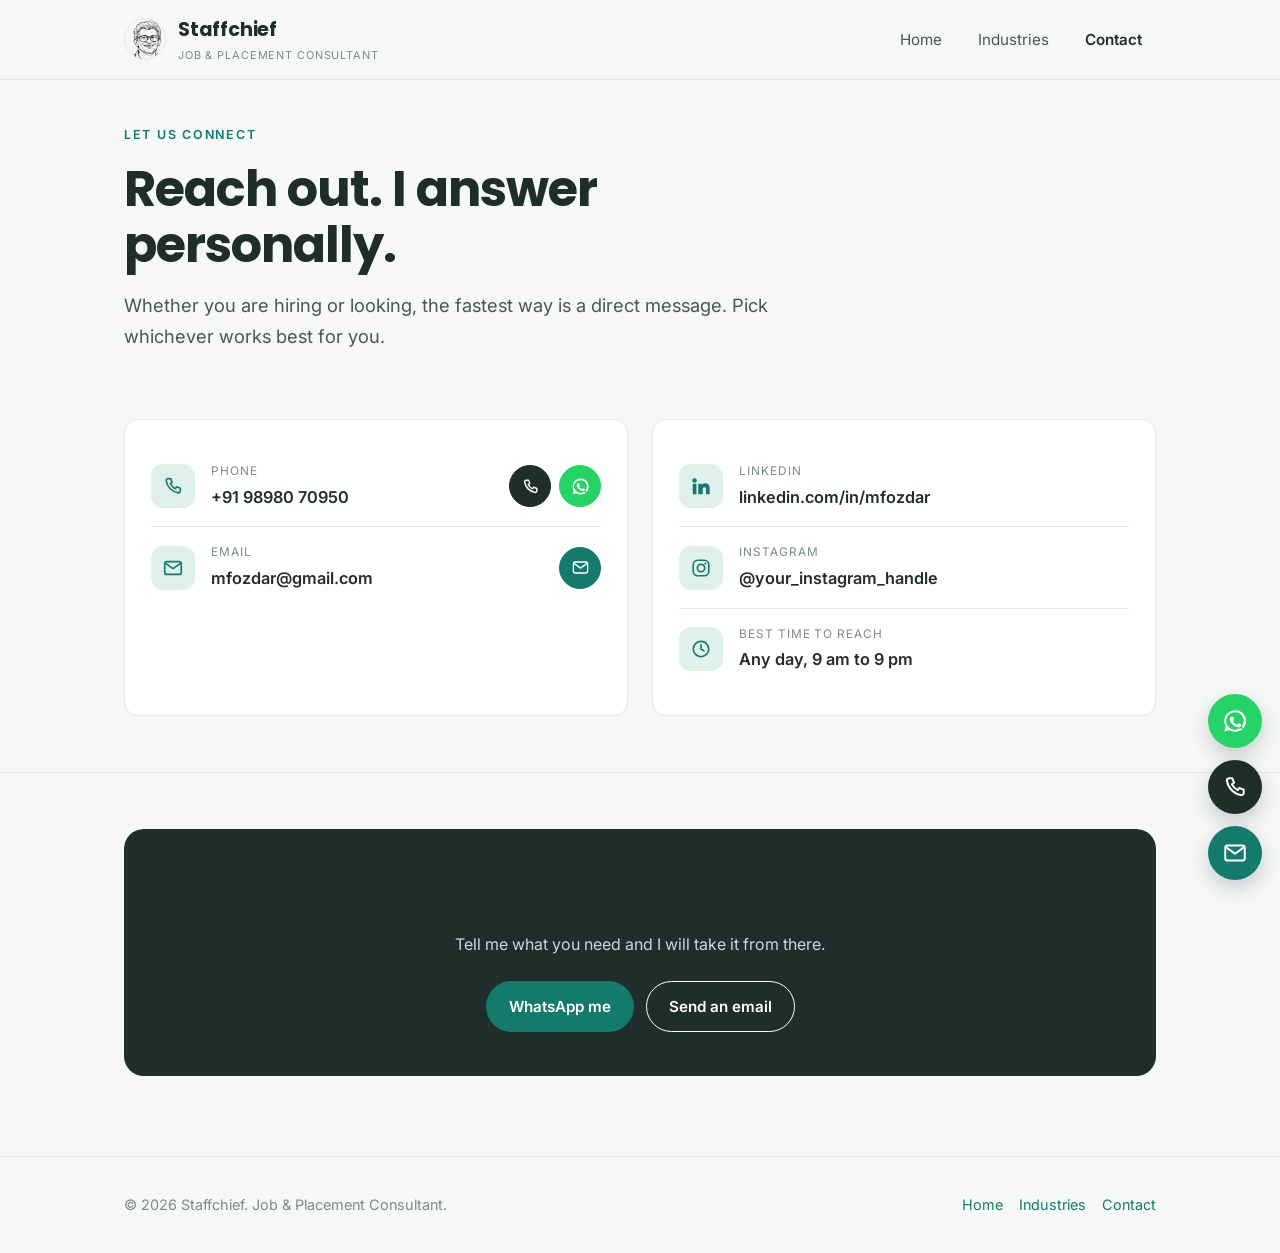
==== commit 0d616061: "Retheme to teal + slate palette; two-font system (Poppins headings, Inter body)" ====
--- a/contact.html
+++ b/contact.html
@@ -7,7 +7,7 @@
   <meta name="description" content="Get in touch with Staffchief. Phone, WhatsApp, email, LinkedIn and Instagram." />
   <link rel="preconnect" href="https://fonts.googleapis.com" />
   <link rel="preconnect" href="https://fonts.gstatic.com" crossorigin />
-  <link href="https://fonts.googleapis.com/css2?family=IBM+Plex+Sans:wght@400;500;600;700&display=swap" rel="stylesheet" />
+  <link href="https://fonts.googleapis.com/css2?family=Poppins:wght@500;600;700&family=Inter:wght@400;500;600&display=swap" rel="stylesheet" />
   <link rel="icon" href="assets/doodle.png" />
   <link rel="stylesheet" href="assets/styles.css" />
 </head>
--- a/assets/styles.css
+++ b/assets/styles.css
@@ -1,12 +1,12 @@
 :root {
-  --ink: #1c2b3a;
-  --ink-soft: #47566a;
-  --muted: #6b7789;
-  --line-c: #e4e2db;
-  --bg: #fbf7f0;
+  --ink: #1f2d2b;         /* dark slate-teal for main headings */
+  --ink-soft: #46565a;    /* body text, warm gray */
+  --muted: #7b8a8c;       /* muted labels */
+  --line-c: #e2e9e7;
+  --bg: #f6f8f7;          /* light background */
   --panel: #ffffff;
-  --accent: #b8863b;
-  --accent-soft: #f0e6d2;
+  --accent: #147a6c;      /* teal green */
+  --accent-soft: #e0f0ec; /* light teal tint */
   --radius: 14px;
   --maxw: 1080px;
 }
@@ -17,11 +17,17 @@
 
 body {
   margin: 0;
-  font-family: "IBM Plex Sans", -apple-system, BlinkMacSystemFont, "Segoe UI", sans-serif;
-  color: var(--ink);
+  font-family: "Inter", -apple-system, BlinkMacSystemFont, "Segoe UI", sans-serif;
+  color: var(--ink-soft);
   background: var(--bg);
   line-height: 1.65;
   -webkit-font-smoothing: antialiased;
+}
+
+/* Headings use Poppins; body uses Inter (two fonts total) */
+h1, h2, h3, .brand span, .section-title, .cta-band h2, .stat b {
+  font-family: "Poppins", -apple-system, BlinkMacSystemFont, "Segoe UI", sans-serif;
+  color: var(--ink);
 }
 
 a { color: var(--accent); text-decoration: none; }
@@ -34,7 +40,7 @@
   position: sticky;
   top: 0;
   z-index: 20;
-  background: rgba(251, 247, 240, 0.9);
+  background: rgba(246, 248, 247, 0.9);
   backdrop-filter: blur(8px);
   border-bottom: 1px solid var(--line-c);
 }
@@ -58,7 +64,7 @@
 }
 .brand:hover { text-decoration: none; }
 .brand img { width: 42px; height: 42px; border-radius: 50%; border: 1px solid var(--line-c); object-fit: cover; object-position: 50% 30%; background: transparent; }
-.brand small { display: block; font-weight: 400; font-size: 0.68rem; color: var(--muted); letter-spacing: 0.08em; text-transform: uppercase; margin-top: 1px; }
+.brand small { display: block; font-family: "Inter", sans-serif; font-weight: 400; font-size: 0.68rem; color: var(--muted); letter-spacing: 0.08em; text-transform: uppercase; margin-top: 1px; }
 .nav-links { display: flex; gap: 8px; align-items: center; }
 .nav-links a {
   color: var(--ink-soft);
@@ -144,7 +150,7 @@
   border-radius: var(--radius);
   padding: 26px 24px;
 }
-.card h3 { margin: 14px 0 8px; font-size: 1.1rem; }
+.card h3 { margin: 14px 0 8px; font-size: 1.1rem; color: var(--accent); }
 .card p { margin: 0; color: var(--ink-soft); font-size: 0.96rem; }
 .card .ic {
   width: 46px; height: 46px;
